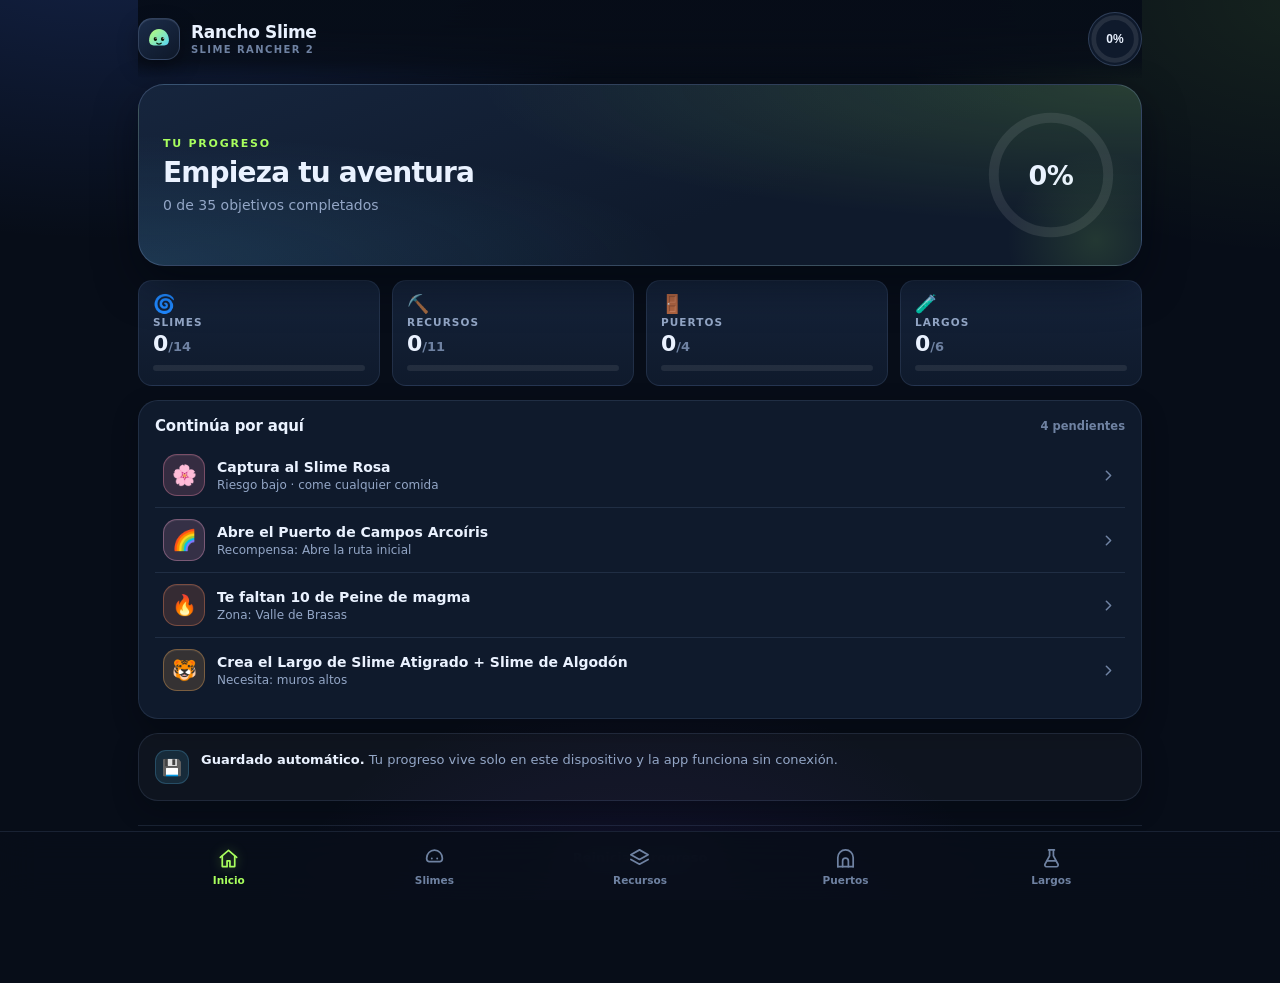
==== public/index.html @ 6eb79990 "Reconstruir app completa con interfaz en español, navegación y soporte offline Co-authored-by: base4" ====
<!DOCTYPE html>
<html lang="es">
<head>
<meta charset="utf-8">
<meta name="viewport" content="width=device-width, initial-scale=1, viewport-fit=cover">
<meta name="color-scheme" content="dark">
<meta name="theme-color" content="#070d18">
<meta name="description" content="Rancho Slime: la checklist de Slime Rancher 2 para llevar tus slimes, recursos, puertos y largos. Tu progreso se guarda en tu dispositivo.">
<meta name="apple-mobile-web-app-capable" content="yes">
<meta name="apple-mobile-web-app-status-bar-style" content="black-translucent">
<meta name="apple-mobile-web-app-title" content="Rancho Slime">
<title>Rancho Slime · Checklist de Slime Rancher 2</title>
<link rel="manifest" href="manifest.json">
<link rel="icon" href="icon.svg" type="image/svg+xml">
<link rel="icon" href="icon.png" sizes="512x512">
<link rel="apple-touch-icon" href="icon.png">
<link rel="stylesheet" href="styles.css">
</head>
<body>
<div class="app">
  <header class="appbar">
    <div class="brand">
      <span class="brand-mark" aria-hidden="true">
        <svg viewBox="0 0 48 48">
          <defs>
            <linearGradient id="brandSlime" x1="8" y1="6" x2="40" y2="40" gradientUnits="userSpaceOnUse">
              <stop stop-color="#bcff74"></stop>
              <stop offset="1" stop-color="#4fd1ff"></stop>
            </linearGradient>
          </defs>
          <path d="M24 7C13.6 7 7 16.4 7 26.5c0 5.3 3.4 8.5 8 8.5h18c4.6 0 8-3.2 8-8.5C41 16.4 34.4 7 24 7Z" fill="url(#brandSlime)"></path>
          <ellipse cx="17.8" cy="24" rx="2.9" ry="3.6" fill="#0a1803"></ellipse>
          <ellipse cx="30.2" cy="24" rx="2.9" ry="3.6" fill="#0a1803"></ellipse>
          <circle cx="18.9" cy="22.6" r="1" fill="#ffffff"></circle>
          <circle cx="31.3" cy="22.6" r="1" fill="#ffffff"></circle>
          <path d="M20.3 31.2c2.2 1.8 5.2 1.8 7.4 0" fill="none" stroke="#0a1803" stroke-width="2.2" stroke-linecap="round"></path>
        </svg>
      </span>
      <div class="brand-text">
        <h1>Rancho Slime</h1>
        <p>Slime Rancher 2</p>
      </div>
    </div>
    <button class="ring" id="appbarRing" type="button" data-act="go" data-tab="inicio" aria-label="Ver progreso general">
      <svg viewBox="0 0 44 44" aria-hidden="true">
        <circle class="ring-track" cx="22" cy="22" r="18"></circle>
        <circle class="ring-fill" id="appbarRingFill" cx="22" cy="22" r="18"></circle>
      </svg>
      <span id="appbarPct">0%</span>
    </button>
  </header>

  <main>
    <section class="view" id="view-inicio" data-view="inicio" aria-labelledby="title-inicio">
      <h2 class="sr-only" id="title-inicio">Inicio</h2>
      <div id="overview"></div>
    </section>

    <section class="view" id="view-slimes" data-view="slimes" aria-labelledby="title-slimes" hidden>
      <div class="section-head">
        <div class="section-title">
          <h2 id="title-slimes">Slimes</h2>
          <span class="pill" id="slimesCount">0/0</span>
        </div>
        <p>Marca los slimes que ya capturaste.</p>
      </div>
      <label class="search">
        <svg viewBox="0 0 24 24" fill="none" stroke="currentColor" stroke-width="2" stroke-linecap="round" aria-hidden="true"><circle cx="11" cy="11" r="7"></circle><path d="m20 20-3.6-3.6"></path></svg>
        <input id="slimeSearch" type="search" placeholder="Buscar slime, comida o plort" autocomplete="off" enterkeyhint="search" aria-label="Buscar slimes">
      </label>
      <div class="chips" id="slimeFilters" role="group" aria-label="Filtrar slimes"></div>
      <div class="grid" id="slimeList"></div>
    </section>

    <section class="view" id="view-recursos" data-view="recursos" aria-labelledby="title-recursos" hidden>
      <div class="section-head">
        <div class="section-title">
          <h2 id="title-recursos">Recursos</h2>
          <span class="pill" id="resourcesCount">0/0</span>
        </div>
        <p>Suma lo que ya tienes en el inventario.</p>
      </div>
      <div class="chips" id="resourceFilters" role="group" aria-label="Filtrar recursos por zona"></div>
      <div class="grid" id="resourceList"></div>
    </section>

    <section class="view" id="view-puertos" data-view="puertos" aria-labelledby="title-puertos" hidden>
      <div class="section-head">
        <div class="section-title">
          <h2 id="title-puertos">Puertos</h2>
          <span class="pill" id="portsCount">0/0</span>
        </div>
        <p>Desbloquea nuevas zonas depositando slimes.</p>
      </div>
      <div class="grid" id="portList"></div>
      <div class="panel panel--tip">
        <span class="tip-icon" aria-hidden="true">💡</span>
        <p><b>Consejo:</b> lleva comida de sobra antes de abrir un puerto. Al otro lado te esperan slimes hambrientos.</p>
      </div>
    </section>

    <section class="view" id="view-largos" data-view="largos" aria-labelledby="title-largos" hidden>
      <div class="section-head">
        <div class="section-title">
          <h2 id="title-largos">Largos</h2>
          <span class="pill" id="largosCount">0/0</span>
        </div>
        <p>Combina dos slimes y revisa qué necesitas.</p>
      </div>

      <details class="info">
        <summary>¿Qué es un Largo?</summary>
        <p>Un Largo nace al alimentar a un slime con el plort de otro. Produce los plorts de ambos, pero necesita cuidados extra: comida de los dos tipos y, a veces, muros altos o escudo solar.</p>
      </details>

      <div class="card generator">
        <h3>Generador de Largos</h3>
        <p class="muted">Elige dos slimes distintos para ver su riesgo y lo que necesitan.</p>
        <div class="picker">
          <div class="field">
            <label for="largoA">Slime 1</label>
            <select id="largoA"></select>
          </div>
          <button class="swap" type="button" data-act="swap" aria-label="Intercambiar slimes">
            <svg viewBox="0 0 24 24" fill="none" stroke="currentColor" stroke-width="2" stroke-linecap="round" stroke-linejoin="round" aria-hidden="true"><path d="M7 4 4 7l3 3"></path><path d="M4 7h12a4 4 0 0 1 4 4"></path><path d="m17 20 3-3-3-3"></path><path d="M20 17H8a4 4 0 0 1-4-4"></path></svg>
          </button>
          <div class="field">
            <label for="largoB">Slime 2</label>
            <select id="largoB"></select>
          </div>
        </div>
        <button class="btn btn--primary btn--block" type="button" data-act="analyze">Analizar combinación</button>
        <div id="largoResult" aria-live="polite"></div>
      </div>

      <div class="panel-head panel-head--section">
        <h2>Combinaciones recomendadas</h2>
        <span class="pill" id="largosRecommendedCount">0/0</span>
      </div>
      <div class="grid" id="largoList"></div>
    </section>
  </main>

  <nav class="tabbar" aria-label="Secciones de la app">
    <div class="tabbar-inner">
      <button class="tab active" type="button" data-act="go" data-tab="inicio" aria-current="page">
        <svg viewBox="0 0 24 24" fill="none" stroke="currentColor" stroke-width="1.8" stroke-linecap="round" stroke-linejoin="round" aria-hidden="true"><path d="M3.5 10.8 12 3.5l8.5 7.3"></path><path d="M5.5 9.5V20a.5.5 0 0 0 .5.5h4.5v-6h3v6H18a.5.5 0 0 0 .5-.5V9.5"></path></svg>
        <span>Inicio</span>
      </button>
      <button class="tab" type="button" data-act="go" data-tab="slimes">
        <svg viewBox="0 0 24 24" fill="none" stroke="currentColor" stroke-width="1.8" stroke-linecap="round" stroke-linejoin="round" aria-hidden="true"><path d="M12 3.2c-4.6 0-8.2 3.9-8.2 8.6 0 2 .9 3.4 2.4 3.4h11.6c1.5 0 2.4-1.4 2.4-3.4 0-4.7-3.6-8.6-8.2-8.6Z"></path><circle cx="9.2" cy="12" r="1" fill="currentColor" stroke="none"></circle><circle cx="14.8" cy="12" r="1" fill="currentColor" stroke="none"></circle></svg>
        <span>Slimes</span>
      </button>
      <button class="tab" type="button" data-act="go" data-tab="recursos">
        <svg viewBox="0 0 24 24" fill="none" stroke="currentColor" stroke-width="1.8" stroke-linecap="round" stroke-linejoin="round" aria-hidden="true"><path d="m12 3 9 5-9 5-9-5 9-5Z"></path><path d="m3 13 9 5 9-5"></path></svg>
        <span>Recursos</span>
      </button>
      <button class="tab" type="button" data-act="go" data-tab="puertos">
        <svg viewBox="0 0 24 24" fill="none" stroke="currentColor" stroke-width="1.8" stroke-linecap="round" stroke-linejoin="round" aria-hidden="true"><path d="M4 20.5V11a8 8 0 0 1 16 0v9.5"></path><path d="M4 20.5h16"></path><path d="M9 20.5v-6a3 3 0 0 1 6 0v6"></path></svg>
        <span>Puertos</span>
      </button>
      <button class="tab" type="button" data-act="go" data-tab="largos">
        <svg viewBox="0 0 24 24" fill="none" stroke="currentColor" stroke-width="1.8" stroke-linecap="round" stroke-linejoin="round" aria-hidden="true"><path d="M9 3h6"></path><path d="M10 3v6.2L5.2 18a1.8 1.8 0 0 0 1.6 2.6h10.4a1.8 1.8 0 0 0 1.6-2.6L14 9.2V3"></path><path d="M7.6 14.5h8.8"></path></svg>
        <span>Largos</span>
      </button>
    </div>
  </nav>
</div>

<div class="toast" id="toast" role="status" aria-live="polite"></div>

<dialog class="dialog" id="resetDialog" aria-labelledby="resetTitle">
  <h2 id="resetTitle">¿Reiniciar todo?</h2>
  <p>Se borrará tu progreso de slimes, recursos, puertos y largos en este dispositivo. Esta acción no se puede deshacer.</p>
  <div class="dialog-actions">
    <button class="btn btn--ghost" type="button" data-act="reset-cancel">Cancelar</button>
    <button class="btn btn--danger" type="button" data-act="reset-confirm">Sí, reiniciar</button>
  </div>
</dialog>

<noscript><p class="noscript">Activa JavaScript para usar la checklist del rancho.</p></noscript>
<script type="module" src="app.js"></script>
</body>
</html>
---- public/styles.css ----
:root {
  --bg: #070d18;
  --surface: #0f1a2c;
  --surface-2: #15233a;
  --surface-3: #1a2b46;
  --line: rgba(150, 180, 230, 0.13);
  --line-strong: rgba(150, 180, 230, 0.24);
  --text: #eaf2ff;
  --muted: #93a6c6;
  --muted-2: #6f82a2;
  --accent: #a8ff5e;
  --accent-2: #5fe0b0;
  --accent-ink: #0b1f03;
  --blue: #5cc8ff;
  --amber: #ffc45c;
  --red: #ff7b87;
  --shadow: 0 18px 40px rgba(2, 6, 14, 0.5);
  --radius: 20px;
  --radius-sm: 14px;
  --tabbar-h: 76px;
  color-scheme: dark;
}

*, *::before, *::after { box-sizing: border-box; }

html { -webkit-text-size-adjust: 100%; }

body {
  margin: 0;
  min-height: 100dvh;
  font-family: ui-rounded, system-ui, -apple-system, "Segoe UI", Roboto, sans-serif;
  color: var(--text);
  background: var(--bg);
  -webkit-font-smoothing: antialiased;
  overflow-x: hidden;
}

body::before {
  content: "";
  position: fixed;
  inset: 0;
  z-index: -1;
  background:
    radial-gradient(900px 520px at 8% -8%, rgba(70, 120, 255, 0.20), transparent 60%),
    radial-gradient(720px 440px at 102% 0%, rgba(168, 255, 94, 0.09), transparent 58%),
    radial-gradient(640px 520px at 50% 112%, rgba(120, 60, 220, 0.15), transparent 62%),
    var(--bg);
}

.app {
  max-width: 1040px;
  margin: 0 auto;
  padding: 0 18px calc(var(--tabbar-h) + 34px + env(safe-area-inset-bottom));
}

.sr-only {
  position: absolute;
  width: 1px;
  height: 1px;
  padding: 0;
  margin: -1px;
  overflow: hidden;
  clip: rect(0 0 0 0);
  white-space: nowrap;
  border: 0;
}

/* ------------------------------- Barra superior ------------------------------ */

.appbar {
  position: sticky;
  top: 0;
  z-index: 30;
  display: flex;
  align-items: center;
  justify-content: space-between;
  gap: 12px;
  padding: calc(12px + env(safe-area-inset-top)) 0 12px;
  background: linear-gradient(180deg, rgba(7, 13, 24, 0.95) 35%, rgba(7, 13, 24, 0.76) 78%, transparent);
  -webkit-backdrop-filter: blur(16px);
  backdrop-filter: blur(16px);
}

.brand { display: flex; align-items: center; gap: 11px; min-width: 0; }

.brand-mark {
  width: 42px;
  height: 42px;
  flex: 0 0 auto;
  display: grid;
  place-items: center;
  border-radius: 14px;
  border: 1px solid var(--line-strong);
  background: linear-gradient(145deg, #1b2c49, #0e1829);
  box-shadow: inset 0 1px 0 rgba(255, 255, 255, 0.08), 0 8px 20px rgba(0, 0, 0, 0.35);
}

.brand-mark svg { width: 28px; height: 28px; display: block; }

.brand-text h1 {
  margin: 0;
  font-size: 17px;
  font-weight: 800;
  letter-spacing: -0.02em;
  line-height: 1.1;
}

.brand-text p {
  margin: 3px 0 0;
  font-size: 10px;
  font-weight: 700;
  letter-spacing: 0.14em;
  text-transform: uppercase;
  color: var(--muted-2);
}

.ring {
  position: relative;
  width: 54px;
  height: 54px;
  flex: 0 0 auto;
  padding: 0;
  border-radius: 50%;
  border: 1px solid var(--line-strong);
  background: var(--surface);
  color: var(--text);
  cursor: pointer;
}

.ring svg { position: absolute; inset: 0; width: 100%; height: 100%; transform: rotate(-90deg); }

.ring-track { fill: none; stroke: rgba(255, 255, 255, 0.09); stroke-width: 4; }

.ring-fill {
  fill: none;
  stroke: var(--accent);
  stroke-width: 4;
  stroke-linecap: round;
  filter: drop-shadow(0 0 5px rgba(168, 255, 94, 0.45));
  transition: stroke-dashoffset 0.7s cubic-bezier(0.34, 1.2, 0.64, 1);
}

.ring span {
  position: absolute;
  inset: 0;
  display: grid;
  place-items: center;
  font-size: 12px;
  font-weight: 800;
  font-variant-numeric: tabular-nums;
}

/* ---------------------------------- Vistas ---------------------------------- */

main { display: block; }

.view:not([hidden]) { animation: fade-in 0.28s ease both; }

@keyframes fade-in {
  from { opacity: 0; transform: translateY(5px); }
  to { opacity: 1; transform: none; }
}

.section-head { padding: 16px 2px 4px; }

.section-title { display: flex; align-items: center; gap: 10px; flex-wrap: wrap; }

.section-head h2 {
  margin: 0;
  font-size: 25px;
  font-weight: 850;
  letter-spacing: -0.025em;
}

.section-head p { margin: 5px 0 0; color: var(--muted); font-size: 14px; line-height: 1.4; }

.pill {
  padding: 3px 10px;
  border-radius: 999px;
  border: 1px solid rgba(168, 255, 94, 0.3);
  background: rgba(168, 255, 94, 0.12);
  color: var(--accent);
  font-size: 12px;
  font-weight: 800;
  font-variant-numeric: tabular-nums;
}

/* ---------------------------------- Hero ----------------------------------- */

.hero {
  position: relative;
  display: flex;
  align-items: center;
  justify-content: space-between;
  gap: 18px;
  margin-top: 6px;
  padding: 24px;
  border-radius: 26px;
  border: 1px solid var(--line-strong);
  background:
    radial-gradient(120% 140% at 100% 0%, rgba(168, 255, 94, 0.16), transparent 55%),
    radial-gradient(90% 120% at 0% 100%, rgba(92, 200, 255, 0.14), transparent 60%),
    linear-gradient(160deg, #16253d, #0f1a2c 62%);
  box-shadow: var(--shadow);
  overflow: hidden;
}

.hero::after {
  content: "";
  position: absolute;
  right: -50px;
  bottom: -70px;
  width: 190px;
  height: 190px;
  border-radius: 50%;
  background: radial-gradient(circle, rgba(168, 255, 94, 0.13), transparent 66%);
  pointer-events: none;
}

.hero-copy { min-width: 0; }

.eyebrow {
  margin: 0 0 7px;
  font-size: 11px;
  font-weight: 800;
  letter-spacing: 0.16em;
  text-transform: uppercase;
  color: var(--accent);
}

.hero h2 {
  margin: 0;
  font-size: clamp(22px, 4vw, 28px);
  font-weight: 850;
  letter-spacing: -0.03em;
  line-height: 1.12;
}

.hero-sub { margin: 9px 0 0; color: var(--muted); font-size: 14px; }

.hero-ring { position: relative; width: 132px; height: 132px; flex: 0 0 auto; }

.hero-ring svg { width: 100%; height: 100%; transform: rotate(-90deg); }
.hero-ring .ring-track { stroke-width: 9; }
.hero-ring .ring-fill { stroke-width: 9; }

.hero-ring span {
  position: absolute;
  inset: 0;
  display: grid;
  place-items: center;
  font-size: 27px;
  font-weight: 850;
  font-variant-numeric: tabular-nums;
  letter-spacing: -0.02em;
}

/* ---------------------------------- Tiles ---------------------------------- */

.tiles {
  display: grid;
  grid-template-columns: repeat(2, 1fr);
  gap: 12px;
  margin-top: 14px;
}

.tile {
  display: grid;
  gap: 3px;
  padding: 14px;
  text-align: left;
  font: inherit;
  color: var(--text);
  cursor: pointer;
  border-radius: var(--radius-sm);
  border: 1px solid var(--line);
  background: linear-gradient(180deg, var(--surface-2), var(--surface));
  transition: border-color 0.15s, transform 0.15s;
}

.tile:hover { border-color: var(--line-strong); }
.tile:active { transform: scale(0.985); }

.tile-icon { font-size: 18px; line-height: 1; }

.tile-label {
  font-size: 10.5px;
  font-weight: 800;
  letter-spacing: 0.1em;
  text-transform: uppercase;
  color: var(--muted);
}

.tile-value {
  font-size: 22px;
  font-weight: 850;
  font-variant-numeric: tabular-nums;
  line-height: 1.15;
}

.tile-value small { font-size: 13px; font-weight: 700; color: var(--muted-2); }

.tile .bar { margin-top: 6px; }

/* ---------------------------------- Barras --------------------------------- */

.bar {
  display: block;
  height: 6px;
  border-radius: 999px;
  background: rgba(255, 255, 255, 0.08);
  overflow: hidden;
}

.bar > span {
  display: block;
  height: 100%;
  border-radius: inherit;
  background: linear-gradient(90deg, var(--accent), var(--accent-2));
  transition: width 0.45s cubic-bezier(0.2, 0.8, 0.2, 1);
}

.bar--lg { height: 9px; }

/* ---------------------------------- Paneles -------------------------------- */

.panel {
  margin-top: 14px;
  padding: 16px;
  border-radius: var(--radius);
  border: 1px solid var(--line);
  background: var(--surface);
  box-shadow: 0 10px 26px rgba(2, 6, 14, 0.3);
}

.panel-head {
  display: flex;
  align-items: center;
  justify-content: space-between;
  gap: 10px;
  margin-bottom: 8px;
}

.panel-head h2 { margin: 0; font-size: 15px; font-weight: 800; letter-spacing: -0.01em; }

.panel-head--section { margin: 26px 2px 10px; }
.panel-head--section h2 { font-size: 17px; }

.panel-hint { font-size: 11.5px; font-weight: 700; color: var(--muted-2); }

.panel--tip {
  display: flex;
  align-items: flex-start;
  gap: 12px;
  background: rgba(255, 255, 255, 0.03);
}

.tip-icon {
  width: 34px;
  height: 34px;
  flex: 0 0 auto;
  display: grid;
  place-items: center;
  border-radius: 11px;
  background: rgba(92, 200, 255, 0.12);
  border: 1px solid rgba(92, 200, 255, 0.22);
  font-size: 16px;
}

.panel--tip p { margin: 0; font-size: 13px; line-height: 1.5; color: var(--muted); }
.panel--tip b { color: var(--text); }

.panel--install {
  display: flex;
  align-items: center;
  justify-content: space-between;
  gap: 14px;
  border-color: rgba(168, 255, 94, 0.3);
  background: linear-gradient(135deg, rgba(168, 255, 94, 0.1), var(--surface) 70%);
}

.panel--install h2 { margin: 0; font-size: 15px; font-weight: 800; }
.panel--install p { margin: 5px 0 0; font-size: 12.5px; line-height: 1.45; color: var(--muted); }
.panel--install .btn { flex: 0 0 auto; }

.panel--win {
  text-align: center;
  border-color: rgba(255, 196, 92, 0.34);
  background: radial-gradient(120% 140% at 50% 0%, rgba(255, 196, 92, 0.14), transparent 65%), var(--surface);
}

.win-icon { font-size: 34px; line-height: 1; }

.panel--win h2 { margin: 10px 0 0; font-size: 18px; }
.panel--win p { margin: 6px auto 0; max-width: 42ch; font-size: 13.5px; line-height: 1.5; color: var(--muted); }

/* ------------------------------- Sugerencias ------------------------------- */

.sug {
  display: flex;
  align-items: center;
  gap: 12px;
  width: 100%;
  padding: 11px 8px;
  border: 0;
  border-radius: 13px;
  background: transparent;
  color: var(--text);
  font: inherit;
  text-align: left;
  cursor: pointer;
  transition: background 0.15s;
}

.sug + .sug { border-top: 1px solid var(--line); border-radius: 0; }
.sug:hover { background: rgba(255, 255, 255, 0.035); }
.sug:last-child { border-radius: 0 0 13px 13px; }

.sug > svg { width: 17px; height: 17px; flex: 0 0 auto; color: var(--muted-2); }

.sug-body { flex: 1; min-width: 0; }

.sug-title {
  display: block;
  font-size: 14px;
  font-weight: 750;
  line-height: 1.25;
  overflow: hidden;
  text-overflow: ellipsis;
  white-space: nowrap;
}

.sug-meta {
  display: block;
  margin-top: 2px;
  font-size: 12px;
  color: var(--muted);
  overflow: hidden;
  text-overflow: ellipsis;
  white-space: nowrap;
}

/* ---------------------------------- Avatar --------------------------------- */

.avatar {
  width: 42px;
  height: 42px;
  flex: 0 0 auto;
  display: grid;
  place-items: center;
  border-radius: 14px;
  font-size: 20px;
  line-height: 1;
  background: rgb(var(--tone, 148 176 222) / 0.16);
  border: 1px solid rgb(var(--tone, 148 176 222) / 0.34);
  box-shadow: inset 0 1px 0 rgba(255, 255, 255, 0.06);
}

.avatar--lg { width: 54px; height: 54px; font-size: 26px; border-radius: 17px; }

.avatar-stack { display: flex; flex: 0 0 auto; }

.avatar-stack .avatar + .avatar {
  margin-left: -13px;
  box-shadow: 0 0 0 3px var(--surface-2);
}

/* ---------------------------------- Buscador ------------------------------- */

.search {
  display: flex;
  align-items: center;
  gap: 10px;
  height: 50px;
  margin-top: 14px;
  padding: 0 14px;
  border-radius: 15px;
  border: 1px solid var(--line);
  background: var(--surface);
  color: var(--muted-2);
  transition: border-color 0.15s, box-shadow 0.15s;
}

.search:focus-within {
  border-color: rgba(168, 255, 94, 0.5);
  box-shadow: 0 0 0 3px rgba(168, 255, 94, 0.12);
}

.search svg { width: 19px; height: 19px; flex: 0 0 auto; }

.search input {
  flex: 1;
  min-width: 0;
  height: 100%;
  border: 0;
  outline: 0;
  background: transparent;
  color: var(--text);
  font: inherit;
  font-size: 16px;
}

.search input::placeholder { color: var(--muted-2); }
.search input::-webkit-search-cancel-button { filter: invert(1) opacity(0.5); }

/* ---------------------------------- Chips ---------------------------------- */

.chips {
  display: flex;
  gap: 8px;
  margin: 0 -18px;
  padding: 12px 18px 6px;
  overflow-x: auto;
  scrollbar-width: none;
  -webkit-overflow-scrolling: touch;
}

.chips::-webkit-scrollbar { display: none; }

.chip {
  flex: 0 0 auto;
  padding: 8px 14px;
  border-radius: 999px;
  border: 1px solid var(--line);
  background: var(--surface);
  color: var(--muted);
  font: inherit;
  font-size: 13px;
  font-weight: 700;
  white-space: nowrap;
  cursor: pointer;
  transition: background 0.15s, color 0.15s, border-color 0.15s;
}

.chip:hover { border-color: var(--line-strong); color: var(--text); }

.chip.is-active {
  background: var(--accent);
  border-color: var(--accent);
  color: var(--accent-ink);
}

.chip b { margin-left: 5px; font-weight: 850; font-variant-numeric: tabular-nums; opacity: 0.75; }

/* ---------------------------------- Grid ----------------------------------- */

.grid { display: grid; gap: 12px; margin-top: 6px; padding-bottom: 6px; }

/* ---------------------------------- Tarjetas ------------------------------- */

.card {
  padding: 15px;
  border-radius: var(--radius);
  border: 1px solid var(--line);
  background: linear-gradient(180deg, var(--surface-2), var(--surface));
  box-shadow: 0 10px 26px rgba(2, 6, 14, 0.28);
  transition: border-color 0.2s, background 0.2s;
}

.card.is-done {
  border-color: rgba(168, 255, 94, 0.36);
  background: linear-gradient(180deg, rgba(35, 62, 40, 0.4), var(--surface) 70%);
}

.card-top { display: flex; align-items: flex-start; gap: 11px; }

.card-title { flex: 1; min-width: 0; }

.card-title h3 {
  margin: 0;
  font-size: 16px;
  font-weight: 800;
  letter-spacing: -0.01em;
  line-height: 1.28;
}

.card-title .meta { margin: 3px 0 0; font-size: 12.5px; color: var(--muted); overflow-wrap: anywhere; }

.status {
  flex: 0 0 auto;
  padding: 4px 9px;
  border-radius: 999px;
  border: 1px solid var(--line);
  background: rgba(255, 255, 255, 0.06);
  color: var(--muted);
  font-size: 10px;
  font-weight: 800;
  letter-spacing: 0.04em;
  text-transform: uppercase;
  white-space: nowrap;
}

.status.is-ok {
  border-color: rgba(168, 255, 94, 0.35);
  background: rgba(168, 255, 94, 0.13);
  color: var(--accent);
}

.status.is-warn {
  border-color: rgba(255, 196, 92, 0.3);
  background: rgba(255, 196, 92, 0.1);
  color: var(--amber);
}

.facts {
  display: grid;
  grid-template-columns: 1fr 1fr;
  gap: 9px 12px;
  margin: 13px 0 0;
}

.facts div { min-width: 0; }

.facts dt {
  font-size: 10px;
  font-weight: 800;
  letter-spacing: 0.1em;
  text-transform: uppercase;
  color: var(--muted-2);
}

.facts dd { margin: 3px 0 0; font-size: 13px; font-weight: 650; line-height: 1.35; overflow-wrap: anywhere; }

.tags { display: flex; flex-wrap: wrap; gap: 6px; margin-top: 12px; }

.tag {
  padding: 4px 9px;
  border-radius: 8px;
  border: 1px solid var(--line);
  background: rgba(255, 255, 255, 0.05);
  color: var(--muted);
  font-size: 11px;
  font-weight: 700;
}

.tag.risk--bajo { border-color: rgba(168, 255, 94, 0.24); background: rgba(168, 255, 94, 0.1); color: #c8ff9d; }
.tag.risk--medio { border-color: rgba(255, 196, 92, 0.26); background: rgba(255, 196, 92, 0.1); color: #ffd98f; }
.tag.risk--alto { border-color: rgba(255, 123, 135, 0.3); background: rgba(255, 123, 135, 0.1); color: #ffb3ba; }

/* ---------------------------------- Toggle --------------------------------- */

.toggle {
  display: flex;
  align-items: center;
  justify-content: center;
  gap: 9px;
  width: 100%;
  min-height: 46px;
  margin-top: 13px;
  padding: 10px 14px;
  border-radius: 13px;
  border: 1px solid var(--line-strong);
  background: rgba(255, 255, 255, 0.045);
  color: var(--text);
  font: inherit;
  font-size: 13.5px;
  font-weight: 800;
  cursor: pointer;
  transition: background 0.18s, border-color 0.18s, color 0.18s, transform 0.12s;
}

.toggle:hover { background: rgba(255, 255, 255, 0.08); }
.toggle:active { transform: scale(0.99); }

.box {
  width: 20px;
  height: 20px;
  flex: 0 0 auto;
  display: grid;
  place-items: center;
  border-radius: 6px;
  border: 1.5px solid var(--line-strong);
  transition: background 0.18s, border-color 0.18s;
}

.box svg { width: 13px; height: 13px; opacity: 0; color: var(--accent-ink); transition: opacity 0.15s; }

.toggle[aria-pressed="true"] {
  border-color: rgba(168, 255, 94, 0.42);
  background: rgba(168, 255, 94, 0.13);
  color: #d6ffb0;
}

.toggle[aria-pressed="true"] .box { border-color: var(--accent); background: var(--accent); }
.toggle[aria-pressed="true"] .box svg { opacity: 1; }

/* --------------------------------- Stepper --------------------------------- */

.stepper { display: flex; align-items: center; gap: 9px; margin-top: 14px; }

.step {
  width: 46px;
  height: 46px;
  flex: 0 0 auto;
  display: grid;
  place-items: center;
  border-radius: 13px;
  border: 1px solid var(--line-strong);
  background: rgba(255, 255, 255, 0.05);
  color: var(--text);
  font: inherit;
  font-size: 22px;
  font-weight: 700;
  line-height: 1;
  cursor: pointer;
  transition: background 0.15s, opacity 0.15s, transform 0.12s;
}

.step:hover:not(:disabled) { background: rgba(255, 255, 255, 0.1); }
.step:active:not(:disabled) { transform: scale(0.96); }
.step:disabled { opacity: 0.32; cursor: not-allowed; }

.step--add {
  border-color: rgba(168, 255, 94, 0.4);
  background: rgba(168, 255, 94, 0.13);
  color: var(--accent);
}

.step--add:hover:not(:disabled) { background: rgba(168, 255, 94, 0.2); }

.stepper-value {
  display: flex;
  align-items: baseline;
  justify-content: center;
  gap: 5px;
  min-width: 60px;
  font-variant-numeric: tabular-nums;
}

.stepper-value b { font-size: 20px; font-weight: 850; }
.stepper-value small { font-size: 11.5px; font-weight: 700; color: var(--muted-2); }

.mini-btn {
  margin-left: auto;
  padding: 9px 13px;
  border-radius: 11px;
  border: 1px solid var(--line);
  background: transparent;
  color: var(--muted);
  font: inherit;
  font-size: 12px;
  font-weight: 800;
  cursor: pointer;
  transition: color 0.15s, border-color 0.15s;
}

.mini-btn:hover { color: var(--text); border-color: var(--line-strong); }

.done-pill {
  margin-left: auto;
  display: inline-flex;
  align-items: center;
  gap: 5px;
  padding: 7px 12px;
  border-radius: 11px;
  border: 1px solid rgba(168, 255, 94, 0.3);
  background: rgba(168, 255, 94, 0.13);
  color: var(--accent);
  font-size: 12px;
  font-weight: 800;
  white-space: nowrap;
}

/* --------------------------------- Vacío ----------------------------------- */

.empty {
  grid-column: 1 / -1;
  padding: 44px 20px;
  border-radius: var(--radius);
  border: 1px dashed var(--line-strong);
  color: var(--muted);
  text-align: center;
}

.empty-icon { display: block; margin-bottom: 10px; font-size: 34px; }
.empty h3 { margin: 0 0 4px; color: var(--text); font-size: 16px; }
.empty p { margin: 0; font-size: 13.5px; }

/* ---------------------------------- Largos --------------------------------- */

.info {
  margin-top: 14px;
  border-radius: var(--radius-sm);
  border: 1px solid var(--line);
  background: var(--surface);
  overflow: hidden;
}

.info summary {
  display: flex;
  align-items: center;
  justify-content: space-between;
  gap: 10px;
  padding: 14px 16px;
  color: var(--text);
  font-size: 13.5px;
  font-weight: 800;
  cursor: pointer;
  list-style: none;
}

.info summary::-webkit-details-marker { display: none; }
.info summary::after { content: "+"; color: var(--muted-2); font-size: 18px; font-weight: 600; }
.info[open] summary::after { content: "−"; }
.info p { margin: 0; padding: 0 16px 15px; color: var(--muted); font-size: 13px; line-height: 1.55; }

.generator { margin-top: 14px; }

.generator > h3 { margin: 0; font-size: 16px; font-weight: 800; letter-spacing: -0.01em; }

.generator > .muted { margin: 4px 0 0; color: var(--muted); font-size: 13px; line-height: 1.45; }

.picker {
  display: grid;
  grid-template-columns: 1fr auto 1fr;
  align-items: end;
  gap: 9px;
  margin-top: 14px;
}

.field { display: grid; gap: 5px; min-width: 0; }

.field label {
  font-size: 10px;
  font-weight: 800;
  letter-spacing: 0.1em;
  text-transform: uppercase;
  color: var(--muted-2);
}

.field select {
  width: 100%;
  height: 48px;
  padding: 0 32px 0 12px;
  border-radius: 12px;
  border: 1px solid var(--line-strong);
  background-color: var(--surface-2);
  background-image: url("data:image/svg+xml,%3Csvg xmlns='http://www.w3.org/2000/svg' width='14' height='14' viewBox='0 0 24 24' fill='none' stroke='%2393a6c6' stroke-width='2.5' stroke-linecap='round' stroke-linejoin='round'%3E%3Cpath d='m6 9 6 6 6-6'/%3E%3C/svg%3E");
  background-repeat: no-repeat;
  background-position: right 10px center;
  color: var(--text);
  font: inherit;
  font-size: 15px;
  font-weight: 650;
  text-overflow: ellipsis;
  appearance: none;
  -webkit-appearance: none;
  cursor: pointer;
}

.swap {
  width: 44px;
  height: 44px;
  margin-bottom: 2px;
  display: grid;
  place-items: center;
  border-radius: 12px;
  border: 1px solid var(--line);
  background: var(--surface-2);
  color: var(--muted);
  cursor: pointer;
  transition: color 0.15s, border-color 0.15s;
}

.swap:hover { color: var(--text); border-color: var(--line-strong); }
.swap svg { width: 20px; height: 20px; }

.btn {
  display: inline-flex;
  align-items: center;
  justify-content: center;
  gap: 8px;
  min-height: 48px;
  padding: 12px 18px;
  border-radius: 13px;
  border: 1px solid transparent;
  font: inherit;
  font-size: 14.5px;
  font-weight: 800;
  cursor: pointer;
  transition: filter 0.15s, transform 0.12s, background 0.15s;
}

.btn--primary {
  background: var(--accent);
  color: var(--accent-ink);
  box-shadow: 0 8px 22px rgba(168, 255, 94, 0.22);
}

.btn--primary:hover { filter: brightness(1.06); }
.btn--primary:active { transform: scale(0.99); }

.btn--ghost { border-color: var(--line-strong); background: transparent; color: var(--muted); }
.btn--ghost:hover { color: var(--text); }

.btn--danger {
  border-color: rgba(255, 123, 135, 0.4);
  background: rgba(255, 123, 135, 0.14);
  color: #ffb3ba;
}

.btn--danger:hover { background: rgba(255, 123, 135, 0.22); }

.btn--block { width: 100%; margin-top: 14px; }

/* --------------------------------- Resultado ------------------------------- */

.result {
  margin-top: 14px;
  padding: 16px;
  border-radius: var(--radius);
  border: 1px solid var(--line-strong);
  background: linear-gradient(180deg, var(--surface-2), var(--surface));
  animation: pop 0.3s ease both;
}

@keyframes pop {
  from { opacity: 0; transform: translateY(7px); }
  to { opacity: 1; transform: none; }
}

.result--alto { border-color: rgba(255, 123, 135, 0.4); }
.result--medio { border-color: rgba(255, 196, 92, 0.36); }
.result--bajo { border-color: rgba(168, 255, 94, 0.34); }
.result--warn { border-color: rgba(255, 196, 92, 0.4); }

.result-top { display: flex; align-items: center; gap: 9px; flex-wrap: wrap; }
.result-top .tag { margin-left: 2px; }

.plus { color: var(--muted-2); font-size: 20px; font-weight: 800; }

.result h3 { margin: 11px 0 0; font-size: 18px; font-weight: 850; letter-spacing: -0.015em; }

.result .facts { margin-top: 12px; }

.result-note {
  margin: 13px 0 0;
  padding: 11px 13px;
  border-radius: 12px;
  border: 1px solid rgba(168, 255, 94, 0.25);
  background: rgba(168, 255, 94, 0.1);
  color: #d6ffb0;
  font-size: 13px;
  font-weight: 650;
  line-height: 1.45;
}

.result-note.is-warn {
  border-color: rgba(255, 196, 92, 0.28);
  background: rgba(255, 196, 92, 0.1);
  color: #ffe0a3;
}

.result-tip { margin: 10px 0 0; color: var(--muted); font-size: 12.5px; line-height: 1.5; }

/* ---------------------------------- Reset ---------------------------------- */

.reset-row { margin-top: 24px; padding-top: 16px; border-top: 1px solid var(--line); text-align: center; }

.reset-link {
  padding: 8px 10px;
  border: 0;
  border-radius: 8px;
  background: none;
  color: var(--muted-2);
  font: inherit;
  font-size: 13px;
  font-weight: 700;
  cursor: pointer;
  transition: color 0.15s;
}

.reset-link:hover { color: var(--red); }

/* ---------------------------------- Tabbar --------------------------------- */

.tabbar {
  position: fixed;
  right: 0;
  bottom: 0;
  left: 0;
  z-index: 40;
  padding-bottom: env(safe-area-inset-bottom);
  border-top: 1px solid var(--line);
  background: rgba(8, 14, 26, 0.88);
  -webkit-backdrop-filter: blur(18px);
  backdrop-filter: blur(18px);
}

.tabbar-inner {
  display: grid;
  grid-template-columns: repeat(5, 1fr);
  max-width: 1040px;
  margin: 0 auto;
  padding: 8px 6px 7px;
}

.tab {
  display: grid;
  justify-items: center;
  gap: 4px;
  padding: 7px 2px;
  border: 0;
  border-radius: 12px;
  background: transparent;
  color: var(--muted-2);
  font: inherit;
  font-size: 10.5px;
  font-weight: 700;
  cursor: pointer;
  transition: color 0.15s, background 0.15s;
}

.tab svg { width: 23px; height: 23px; }

.tab:hover { color: var(--muted); background: rgba(255, 255, 255, 0.03); }

.tab.active { color: var(--accent); }

.tab.active svg { filter: drop-shadow(0 0 6px rgba(168, 255, 94, 0.35)); }

.tab:focus-visible,
.chip:focus-visible,
.tile:focus-visible,
.sug:focus-visible,
.toggle:focus-visible,
.step:focus-visible,
.btn:focus-visible,
.mini-btn:focus-visible,
.swap:focus-visible,
.reset-link:focus-visible,
.ring:focus-visible {
  outline: 2px solid var(--accent);
  outline-offset: 2px;
}

/* ---------------------------------- Toast ---------------------------------- */

.toast {
  position: fixed;
  left: 50%;
  bottom: calc(var(--tabbar-h) + env(safe-area-inset-bottom) + 18px);
  z-index: 60;
  max-width: calc(100vw - 40px);
  padding: 11px 20px;
  border-radius: 999px;
  background: var(--accent);
  color: var(--accent-ink);
  font-size: 13.5px;
  font-weight: 800;
  white-space: nowrap;
  overflow: hidden;
  text-overflow: ellipsis;
  opacity: 0;
  pointer-events: none;
  transform: translate(-50%, 14px);
  transition: opacity 0.22s, transform 0.22s;
  box-shadow: 0 12px 30px rgba(0, 0, 0, 0.45);
}

.toast.show { opacity: 1; transform: translate(-50%, 0); }

/* --------------------------------- Diálogo --------------------------------- */

.dialog {
  width: min(420px, calc(100vw - 32px));
  padding: 22px;
  border-radius: 22px;
  border: 1px solid var(--line-strong);
  background: linear-gradient(180deg, var(--surface-2), var(--surface));
  color: var(--text);
  box-shadow: 0 30px 70px rgba(0, 0, 0, 0.6);
}

.dialog::backdrop {
  background: rgba(3, 6, 12, 0.66);
  -webkit-backdrop-filter: blur(4px);
  backdrop-filter: blur(4px);
}

.dialog h2 { margin: 0; font-size: 19px; font-weight: 850; letter-spacing: -0.015em; }
.dialog p { margin: 9px 0 0; color: var(--muted); font-size: 13.5px; line-height: 1.55; }
.dialog-actions { display: flex; gap: 10px; margin-top: 20px; }
.dialog-actions .btn { flex: 1; }

.noscript { padding: 20px; color: var(--amber); text-align: center; }

/* -------------------------------- Responsive ------------------------------- */

@media (max-width: 430px) {
  .app { padding-right: 14px; padding-left: 14px; }
  .chips { margin: 0 -14px; padding-right: 14px; padding-left: 14px; }
  .hero { padding: 18px; gap: 12px; }
  .hero-ring { width: 104px; height: 104px; }
  .hero-ring span { font-size: 22px; }
  .facts { grid-template-columns: 1fr; }
  .panel--install { flex-direction: column; align-items: stretch; }
  .panel--install .btn { width: 100%; }
}

@media (min-width: 760px) {
  .tiles { grid-template-columns: repeat(4, 1fr); }
}

@media (min-width: 840px) {
  .grid { grid-template-columns: repeat(2, 1fr); }
  .section-head { padding-top: 22px; }
  .result .facts { grid-template-columns: 1fr 1fr; }
}

@media (prefers-reduced-motion: reduce) {
  *, *::before, *::after {
    animation-duration: 0.001ms !important;
    animation-iteration-count: 1 !important;
    transition-duration: 0.001ms !important;
    scroll-behavior: auto !important;
  }
}
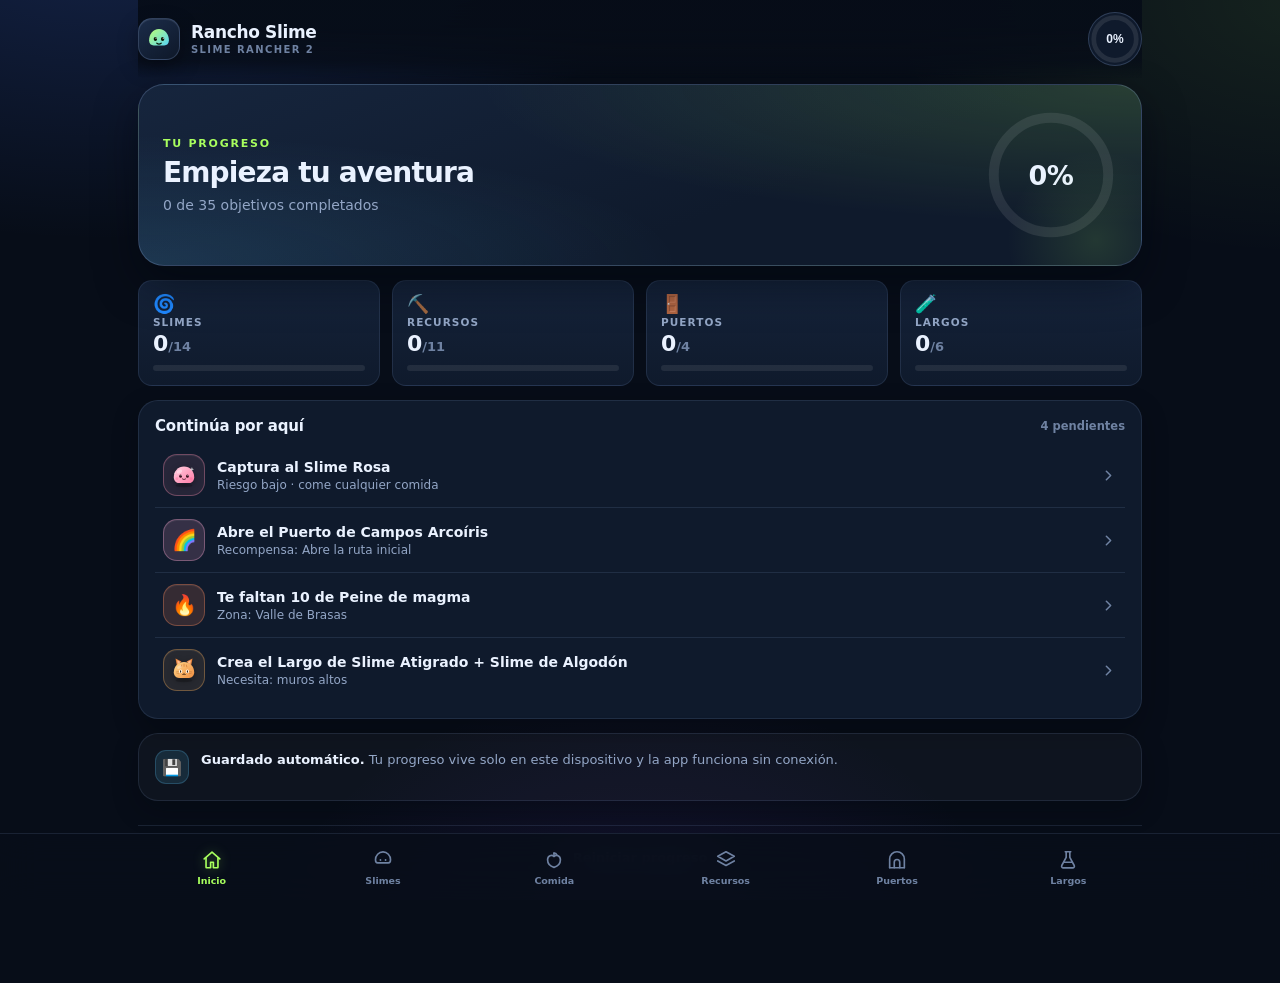
==== commit 87623a57: "Añadir ilustraciones de slimes, iconos y sección de comida Co-authored-by: base44-builder[bot] <2458" ====
--- a/public/index.html
+++ b/public/index.html
@@ -72,6 +72,21 @@
       <div class="grid" id="slimeList"></div>
     </section>
 
+    <section class="view" id="view-comida" data-view="comida" aria-labelledby="title-comida" hidden>
+      <div class="section-head">
+        <div class="section-title">
+          <h2 id="title-comida">Comida</h2>
+          <span class="pill" id="foodCount">0</span>
+        </div>
+        <p>Qué come cada slime y dónde conseguir su comida.</p>
+      </div>
+      <div class="panel panel--tip">
+        <span class="tip-icon" aria-hidden="true">🍽️</span>
+        <p><b>Su favorito duplica los plorts.</b> Alimenta a cada slime con su comida favorita para sacar más provecho.</p>
+      </div>
+      <div class="grid" id="foodList"></div>
+    </section>
+
     <section class="view" id="view-recursos" data-view="recursos" aria-labelledby="title-recursos" hidden>
       <div class="section-head">
         <div class="section-title">
@@ -151,6 +166,10 @@
         <svg viewBox="0 0 24 24" fill="none" stroke="currentColor" stroke-width="1.8" stroke-linecap="round" stroke-linejoin="round" aria-hidden="true"><path d="M12 3.2c-4.6 0-8.2 3.9-8.2 8.6 0 2 .9 3.4 2.4 3.4h11.6c1.5 0 2.4-1.4 2.4-3.4 0-4.7-3.6-8.6-8.2-8.6Z"></path><circle cx="9.2" cy="12" r="1" fill="currentColor" stroke="none"></circle><circle cx="14.8" cy="12" r="1" fill="currentColor" stroke="none"></circle></svg>
         <span>Slimes</span>
       </button>
+      <button class="tab" type="button" data-act="go" data-tab="comida">
+        <svg viewBox="0 0 24 24" fill="none" stroke="currentColor" stroke-width="1.8" stroke-linecap="round" stroke-linejoin="round" aria-hidden="true"><path d="M12 8.2C9.6 5.8 5 7.2 5 11.8c0 3.6 2.7 7 7 8.2 4.3-1.2 7-4.6 7-8.2 0-4.6-4.6-6-7-3.6Z"></path><path d="M12 8V4.5"></path><path d="M12 4.5c1.6 0 2.7.9 3.2 2.1"></path></svg>
+        <span>Comida</span>
+      </button>
       <button class="tab" type="button" data-act="go" data-tab="recursos">
         <svg viewBox="0 0 24 24" fill="none" stroke="currentColor" stroke-width="1.8" stroke-linecap="round" stroke-linejoin="round" aria-hidden="true"><path d="m12 3 9 5-9 5-9-5 9-5Z"></path><path d="m3 13 9 5 9-5"></path></svg>
         <span>Recursos</span>
--- a/public/styles.css
+++ b/public/styles.css
@@ -458,6 +458,22 @@
 
 .avatar--lg { width: 54px; height: 54px; font-size: 26px; border-radius: 17px; }
 
+.avatar--art { padding: 3px; background: rgb(var(--tone, 148 176 222) / 0.1); }
+
+.slime-img {
+  display: block;
+  width: 100%;
+  height: 100%;
+  object-fit: contain;
+  filter: drop-shadow(0 2px 3px rgba(0, 0, 0, 0.35));
+}
+
+.ico { width: 13px; height: 13px; flex: 0 0 auto; opacity: 0.8; }
+
+.meta--ico { display: flex; align-items: center; gap: 5px; }
+
+.facts--3 > div:last-child { grid-column: 1 / -1; }
+
 .avatar-stack { display: flex; flex: 0 0 auto; }
 
 .avatar-stack .avatar + .avatar {
@@ -612,6 +628,9 @@
 .facts div { min-width: 0; }
 
 .facts dt {
+  display: flex;
+  align-items: center;
+  gap: 5px;
   font-size: 10px;
   font-weight: 800;
   letter-spacing: 0.1em;
@@ -775,6 +794,41 @@
 .empty-icon { display: block; margin-bottom: 10px; font-size: 34px; }
 .empty h3 { margin: 0 0 4px; color: var(--text); font-size: 16px; }
 .empty p { margin: 0; font-size: 13.5px; }
+
+/* ---------------------------------- Comida --------------------------------- */
+
+.food-summary { margin: 12px 0 0; font-size: 13px; line-height: 1.55; color: var(--muted); }
+
+.food-card .facts { margin-top: 11px; }
+
+.food-slimes { margin-top: 13px; padding-top: 12px; border-top: 1px solid var(--line); }
+
+.food-slimes-label {
+  display: block;
+  margin-bottom: 8px;
+  font-size: 10px;
+  font-weight: 800;
+  letter-spacing: 0.1em;
+  text-transform: uppercase;
+  color: var(--muted-2);
+}
+
+.slime-chips { display: flex; flex-wrap: wrap; gap: 6px; }
+
+.slime-chip {
+  display: inline-flex;
+  align-items: center;
+  gap: 6px;
+  padding: 4px 10px 4px 4px;
+  border-radius: 999px;
+  border: 1px solid var(--line);
+  background: rgba(255, 255, 255, 0.05);
+  color: var(--muted);
+  font-size: 11.5px;
+  font-weight: 700;
+}
+
+.slime-chip .slime-img { width: 22px; height: 22px; flex: 0 0 auto; filter: none; }
 
 /* ---------------------------------- Largos --------------------------------- */
 
@@ -989,7 +1043,7 @@
 
 .tabbar-inner {
   display: grid;
-  grid-template-columns: repeat(5, 1fr);
+  grid-template-columns: repeat(6, 1fr);
   max-width: 1040px;
   margin: 0 auto;
   padding: 8px 6px 7px;
@@ -999,19 +1053,19 @@
   display: grid;
   justify-items: center;
   gap: 4px;
-  padding: 7px 2px;
+  padding: 7px 1px;
   border: 0;
   border-radius: 12px;
   background: transparent;
   color: var(--muted-2);
   font: inherit;
-  font-size: 10.5px;
+  font-size: 9.5px;
   font-weight: 700;
   cursor: pointer;
   transition: color 0.15s, background 0.15s;
 }
 
-.tab svg { width: 23px; height: 23px; }
+.tab svg { width: 22px; height: 22px; }
 
 .tab:hover { color: var(--muted); background: rgba(255, 255, 255, 0.03); }
 
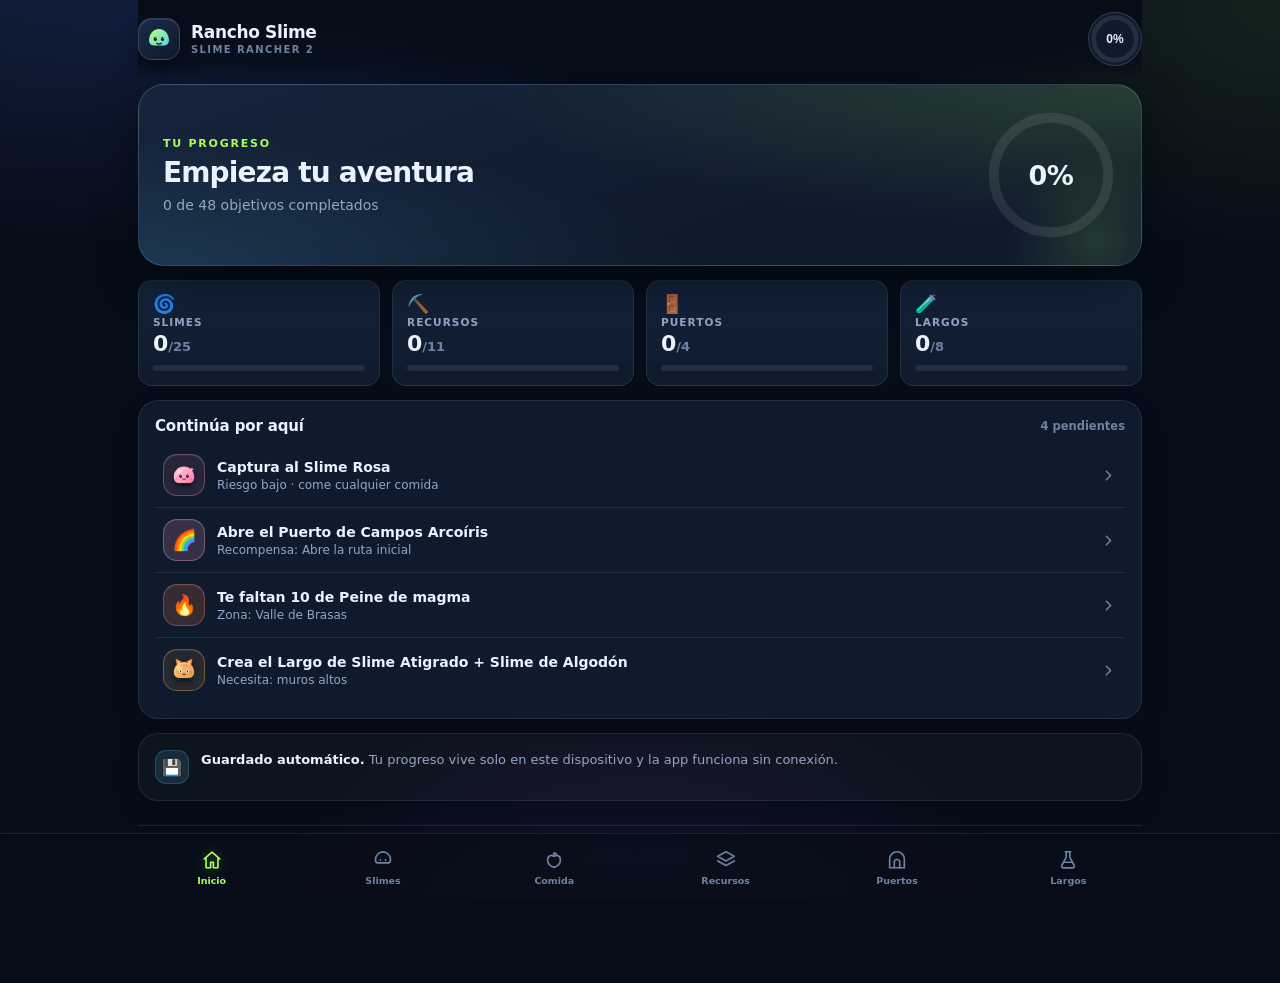
==== commit 8ee2a777: "Agregar todos los slimes y categorías de comida Co-authored-by: base44-builder[bot] <245833847+base4" ====
--- a/public/index.html
+++ b/public/index.html
@@ -78,13 +78,14 @@
           <h2 id="title-comida">Comida</h2>
           <span class="pill" id="foodCount">0</span>
         </div>
-        <p>Qué come cada slime y dónde conseguir su comida.</p>
+        <p>Todas las comidas del juego y qué slime adora cada una.</p>
       </div>
       <div class="panel panel--tip">
         <span class="tip-icon" aria-hidden="true">🍽️</span>
         <p><b>Su favorito duplica los plorts.</b> Alimenta a cada slime con su comida favorita para sacar más provecho.</p>
       </div>
       <div class="grid" id="foodList"></div>
+      <p class="food-foot" id="foodFoot"></p>
     </section>
 
     <section class="view" id="view-recursos" data-view="recursos" aria-labelledby="title-recursos" hidden>
--- a/public/styles.css
+++ b/public/styles.css
@@ -804,13 +804,57 @@
 .food-slimes { margin-top: 13px; padding-top: 12px; border-top: 1px solid var(--line); }
 
 .food-slimes-label {
-  display: block;
+  display: flex;
+  align-items: center;
+  gap: 5px;
   margin-bottom: 8px;
   font-size: 10px;
   font-weight: 800;
   letter-spacing: 0.1em;
   text-transform: uppercase;
   color: var(--muted-2);
+}
+
+#foodList { grid-template-columns: 1fr; }
+
+.food-group { display: grid; grid-column: 1 / -1; grid-template-columns: 1fr; gap: 12px; }
+
+@media (min-width: 840px) {
+  .food-group { grid-template-columns: repeat(2, 1fr); }
+  .food-group-head { grid-column: 1 / -1; }
+}
+
+.food-group-head {
+  display: flex;
+  align-items: flex-start;
+  gap: 12px;
+  margin-top: 10px;
+  padding: 0 2px;
+}
+
+.food-group-head:first-child { margin-top: 0; }
+
+.food-group-head .avatar { width: 38px; height: 38px; border-radius: 12px; font-size: 18px; }
+
+.food-group-copy { flex: 1 1 auto; min-width: 0; }
+
+.food-group-copy h3 {
+  margin: 2px 0 2px;
+  font-size: 15.5px;
+  font-weight: 800;
+  letter-spacing: -0.01em;
+}
+
+.food-group-copy p { margin: 0; font-size: 12.5px; line-height: 1.45; color: var(--muted); }
+
+.food-group-head .pill { flex: 0 0 auto; margin-top: 2px; }
+
+.food-foot {
+  margin: 16px 2px 0;
+  font-size: 12.5px;
+  line-height: 1.5;
+  color: var(--muted-2);
+  text-align: center;
 }
 
 .slime-chips { display: flex; flex-wrap: wrap; gap: 6px; }
